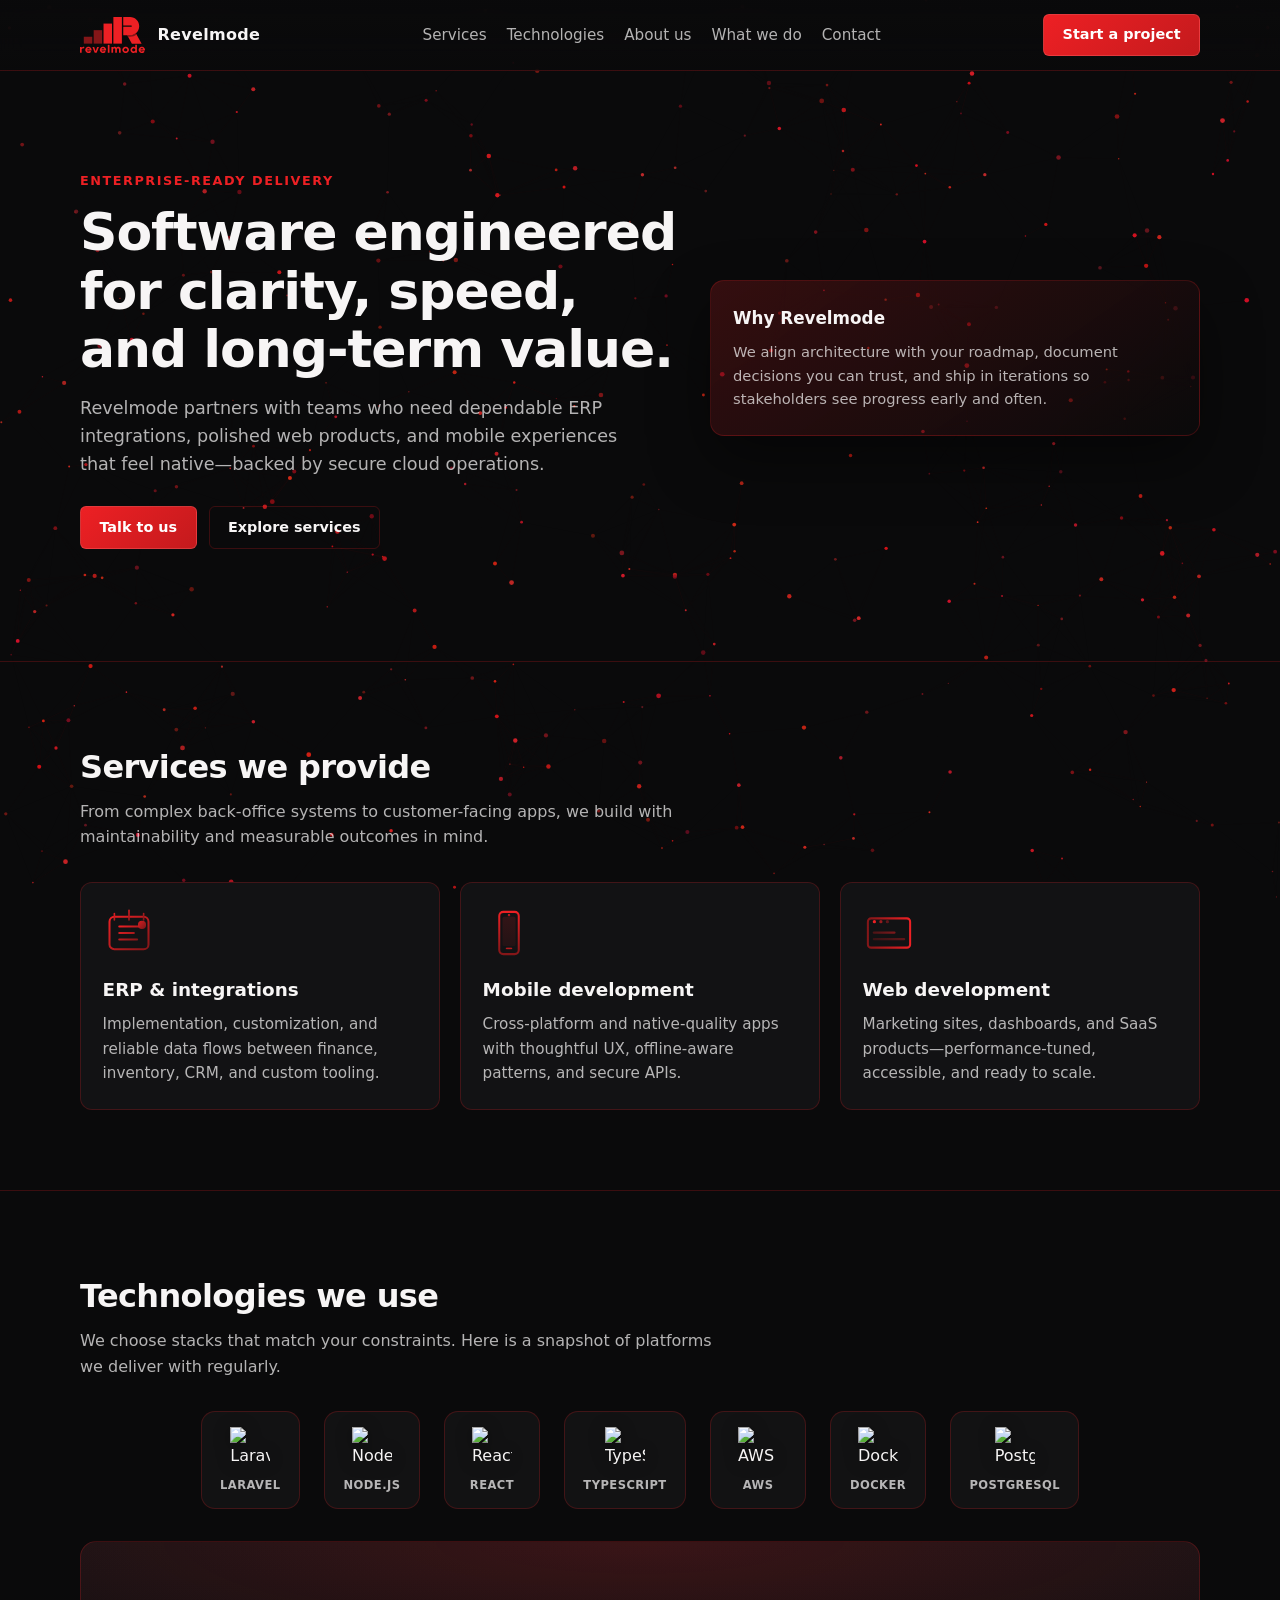
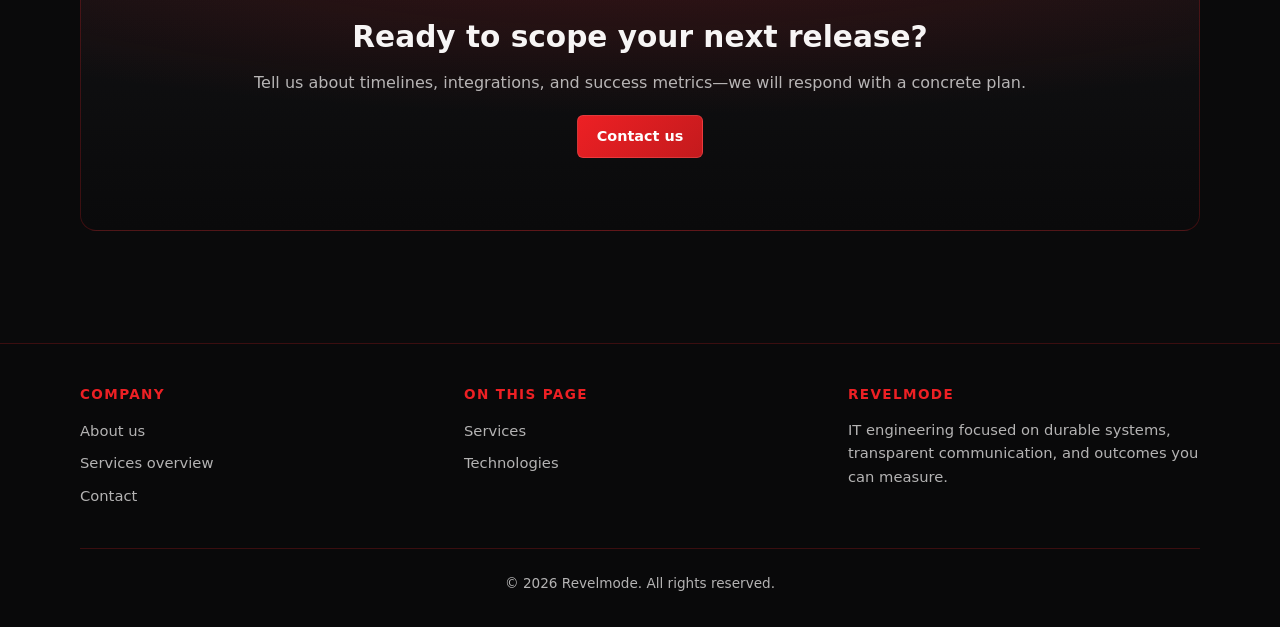
==== index.html @ 10d5552a "Initial commit" ====
<!DOCTYPE html>
<html lang="en">
<head>
  <meta charset="utf-8">
  <meta name="viewport" content="width=device-width, initial-scale=1">
  <title>Revelmode — IT solutions that scale with you</title>
  <meta name="description" content="Revelmode delivers ERP, web, and mobile engineering with modern cloud-native stacks.">
  <link rel="preconnect" href="https://cdn.jsdelivr.net" crossorigin>
  <link rel="stylesheet" href="assets/site.css">
</head>
<body>
  <canvas id="bg-canvas" aria-hidden="true"></canvas>

  <div class="page">
    <header class="site-header">
      <div class="wrap header-inner">
        <a class="brand" href="index.html">
          <img src="assets/logo.svg" width="120" height="66" alt="Revelmode">
          <span>Revelmode</span>
        </a>
        <nav aria-label="Primary">
          <ul class="nav-main">
            <li><a href="index.html#services">Services</a></li>
            <li><a href="index.html#technologies">Technologies</a></li>
            <li><a href="about.html">About us</a></li>
            <li><a href="services.html">What we do</a></li>
            <li><a href="contact.html">Contact</a></li>
          </ul>
        </nav>
        <a class="btn btn-primary" href="contact.html">Start a project</a>
      </div>
    </header>

    <main>
      <section class="hero">
        <div class="wrap hero-grid">
          <div>
            <span class="eyebrow">Enterprise-ready delivery</span>
            <h1>Software engineered for clarity, speed, and long-term value.</h1>
            <p class="hero-lead">
              Revelmode partners with teams who need dependable ERP integrations, polished web products,
              and mobile experiences that feel native—backed by secure cloud operations.
            </p>
            <div class="hero-actions">
              <a class="btn btn-primary" href="contact.html">Talk to us</a>
              <a class="btn btn-ghost" href="index.html#services">Explore services</a>
            </div>
          </div>
          <aside class="hero-card">
            <h2>Why Revelmode</h2>
            <p>
              We align architecture with your roadmap, document decisions you can trust,
              and ship in iterations so stakeholders see progress early and often.
            </p>
          </aside>
        </div>
      </section>

      <section id="services">
        <div class="wrap">
          <h2 class="section-title">Services we provide</h2>
          <p class="section-sub">
            From complex back-office systems to customer-facing apps, we build with maintainability
            and measurable outcomes in mind.
          </p>
          <div class="cards">
            <article class="card">
              <div class="card-icon"><img src="assets/icons/service-erp.svg" alt="" role="presentation"></div>
              <h3>ERP &amp; integrations</h3>
              <p>Implementation, customization, and reliable data flows between finance, inventory, CRM, and custom tooling.</p>
            </article>
            <article class="card">
              <div class="card-icon"><img src="assets/icons/service-mobile.svg" alt="" role="presentation"></div>
              <h3>Mobile development</h3>
              <p>Cross-platform and native-quality apps with thoughtful UX, offline-aware patterns, and secure APIs.</p>
            </article>
            <article class="card">
              <div class="card-icon"><img src="assets/icons/service-web.svg" alt="" role="presentation"></div>
              <h3>Web development</h3>
              <p>Marketing sites, dashboards, and SaaS products—performance-tuned, accessible, and ready to scale.</p>
            </article>
          </div>
        </div>
      </section>

      <section id="technologies">
        <div class="wrap">
          <h2 class="section-title">Technologies we use</h2>
          <p class="section-sub">
            We choose stacks that match your constraints. Here is a snapshot of platforms we deliver with regularly.
          </p>
          <div class="tech-row">
            <div class="tech-item">
              <img src="https://cdn.jsdelivr.net/npm/simple-icons@v11/icons/laravel.svg" alt="Laravel logo" width="40" height="40">
              <span>Laravel</span>
            </div>
            <div class="tech-item">
              <img src="https://cdn.jsdelivr.net/npm/simple-icons@v11/icons/nodedotjs.svg" alt="Node.js logo" width="40" height="40">
              <span>Node.js</span>
            </div>
            <div class="tech-item">
              <img src="https://cdn.jsdelivr.net/npm/simple-icons@v11/icons/react.svg" alt="React logo" width="40" height="40">
              <span>React</span>
            </div>
            <div class="tech-item">
              <img src="https://cdn.jsdelivr.net/npm/simple-icons@v11/icons/typescript.svg" alt="TypeScript logo" width="40" height="40">
              <span>TypeScript</span>
            </div>
            <div class="tech-item">
              <img src="https://cdn.jsdelivr.net/npm/simple-icons@v11/icons/amazonaws.svg" alt="AWS logo" width="40" height="40">
              <span>AWS</span>
            </div>
            <div class="tech-item">
              <img src="https://cdn.jsdelivr.net/npm/simple-icons@v11/icons/docker.svg" alt="Docker logo" width="40" height="40">
              <span>Docker</span>
            </div>
            <div class="tech-item">
              <img src="https://cdn.jsdelivr.net/npm/simple-icons@v11/icons/postgresql.svg" alt="PostgreSQL logo" width="40" height="40">
              <span>PostgreSQL</span>
            </div>
          </div>

          <div class="cta-band">
            <h2>Ready to scope your next release?</h2>
            <p>Tell us about timelines, integrations, and success metrics—we will respond with a concrete plan.</p>
            <a class="btn btn-primary" href="contact.html">Contact us</a>
          </div>
        </div>
      </section>
    </main>

    <footer class="site-footer">
      <div class="wrap footer-grid">
        <div>
          <h3>Company</h3>
          <ul>
            <li><a href="about.html">About us</a></li>
            <li><a href="services.html">Services overview</a></li>
            <li><a href="contact.html">Contact</a></li>
          </ul>
        </div>
        <div>
          <h3>On this page</h3>
          <ul>
            <li><a href="index.html#services">Services</a></li>
            <li><a href="index.html#technologies">Technologies</a></li>
          </ul>
        </div>
        <div>
          <h3>Revelmode</h3>
          <p style="margin:0;font-size:0.92rem;color:var(--muted);max-width:22rem;">
            IT engineering focused on durable systems, transparent communication, and outcomes you can measure.
          </p>
        </div>
      </div>
      <div class="wrap footer-bottom">
        © <span id="y"></span> Revelmode. All rights reserved.
      </div>
    </footer>
  </div>

  <script>
    document.getElementById("y").textContent = new Date().getFullYear();
  </script>
  <script src="assets/bg-canvas.js" defer></script>
</body>
</html>
---- assets/site.css ----
:root {
  --red: #ed2024;
  --red-dark: #841618;
  --black: #0a0a0b;
  --black-elevated: #121214;
  --white: #f7f5f5;
  --muted: rgba(247, 245, 245, 0.72);
  --line: rgba(237, 32, 36, 0.22);
}

*, *::before, *::after { box-sizing: border-box; }

html { scroll-behavior: smooth; }

body {
  margin: 0;
  min-height: 100vh;
  font-family: "Segoe UI", system-ui, -apple-system, BlinkMacSystemFont, sans-serif;
  color: var(--white);
  background: var(--black);
  line-height: 1.6;
}

#bg-canvas {
  position: fixed;
  inset: 0;
  z-index: 0;
  width: 100%;
  height: 100%;
  display: block;
  pointer-events: none;
}

.page {
  position: relative;
  z-index: 1;
  pointer-events: auto;
}

a { color: var(--red); text-decoration: none; }
a:hover { text-decoration: underline; }

.wrap {
  width: min(1120px, 92vw);
  margin-inline: auto;
}

.site-header {
  position: sticky;
  top: 0;
  z-index: 10;
  backdrop-filter: blur(14px);
  background: linear-gradient(180deg, rgba(10, 10, 11, 0.94), rgba(10, 10, 11, 0.72));
  border-bottom: 1px solid var(--line);
}

.header-inner {
  display: flex;
  align-items: center;
  justify-content: space-between;
  gap: 1.5rem;
  padding: 0.85rem 0;
}

.brand {
  display: flex;
  align-items: center;
  gap: 0.75rem;
  color: var(--white);
  font-weight: 700;
  letter-spacing: 0.02em;
  text-decoration: none;
}
.brand:hover { text-decoration: none; color: var(--white); }
.brand img { height: 36px; width: auto; display: block; }

.nav-main {
  display: flex;
  flex-wrap: wrap;
  align-items: center;
  gap: 0.25rem 1.25rem;
  list-style: none;
  margin: 0;
  padding: 0;
}

.nav-main a {
  color: var(--muted);
  font-size: 0.95rem;
  font-weight: 500;
  text-decoration: none;
}
.nav-main a:hover { color: var(--white); text-decoration: none; }

.btn {
  display: inline-flex;
  align-items: center;
  justify-content: center;
  padding: 0.55rem 1.15rem;
  border-radius: 6px;
  font-weight: 600;
  font-size: 0.9rem;
  border: 1px solid transparent;
  cursor: pointer;
  text-decoration: none;
  transition: background 0.2s, border-color 0.2s, color 0.2s;
}
.btn-primary {
  background: linear-gradient(135deg, var(--red), #c41a1d);
  color: #fff;
  border-color: rgba(255, 255, 255, 0.12);
}
.btn-primary:hover { filter: brightness(1.06); text-decoration: none; color: #fff; }
.btn-ghost {
  background: transparent;
  color: var(--white);
  border-color: var(--line);
}
.btn-ghost:hover {
  border-color: var(--red);
  color: var(--white);
  text-decoration: none;
}

.hero {
  padding: clamp(3rem, 10vw, 6rem) 0 clamp(4rem, 12vw, 7rem);
  border-top: none;
}

.hero-grid {
  display: grid;
  gap: 2rem;
  align-items: center;
}
@media (min-width: 880px) {
  .hero-grid { grid-template-columns: 1.1fr 0.9fr; }
}

.eyebrow {
  display: inline-block;
  font-size: 0.8rem;
  font-weight: 600;
  letter-spacing: 0.12em;
  text-transform: uppercase;
  color: var(--red);
  margin-bottom: 0.75rem;
}

h1 {
  font-size: clamp(2.1rem, 4.5vw, 3.25rem);
  line-height: 1.12;
  margin: 0 0 1rem;
  font-weight: 800;
  letter-spacing: -0.02em;
}

.hero-lead {
  font-size: 1.1rem;
  color: var(--muted);
  max-width: 36rem;
  margin: 0 0 1.75rem;
}

.hero-actions { display: flex; flex-wrap: wrap; gap: 0.75rem; }

.hero-card {
  background: linear-gradient(145deg, rgba(132, 22, 24, 0.35), rgba(10, 10, 11, 0.6));
  border: 1px solid var(--line);
  border-radius: 14px;
  padding: 1.5rem 1.35rem;
  box-shadow: 0 24px 60px rgba(0, 0, 0, 0.45);
}
.hero-card h2 {
  margin: 0 0 0.5rem;
  font-size: 1.05rem;
  font-weight: 700;
  color: var(--white);
}
.hero-card p { margin: 0; font-size: 0.92rem; color: var(--muted); }

section {
  padding: clamp(3rem, 8vw, 5rem) 0;
  border-top: 1px solid var(--line);
}

.section-title {
  font-size: clamp(1.6rem, 3vw, 2rem);
  margin: 0 0 0.35rem;
  font-weight: 800;
  letter-spacing: -0.02em;
}
.section-sub {
  margin: 0 0 2rem;
  color: var(--muted);
  max-width: 40rem;
}

.cards {
  display: grid;
  gap: 1.25rem;
  grid-template-columns: repeat(auto-fit, minmax(240px, 1fr));
}

.card {
  background: var(--black-elevated);
  border: 1px solid var(--line);
  border-radius: 12px;
  padding: 1.5rem 1.35rem;
  transition: border-color 0.2s, transform 0.2s;
}
.card:hover {
  border-color: rgba(237, 32, 36, 0.45);
  transform: translateY(-2px);
}

.card-icon {
  width: 52px;
  height: 52px;
  margin-bottom: 1rem;
}
.card-icon img { width: 100%; height: 100%; display: block; }

.card h3 {
  margin: 0 0 0.5rem;
  font-size: 1.15rem;
  font-weight: 700;
}
.card p {
  margin: 0;
  font-size: 0.95rem;
  color: var(--muted);
}

.tech-row {
  display: flex;
  flex-wrap: wrap;
  align-items: stretch;
  justify-content: center;
  gap: 1rem 1.5rem;
}

.tech-item {
  display: flex;
  flex-direction: column;
  align-items: center;
  justify-content: center;
  gap: 0.55rem;
  min-width: 96px;
  padding: 0.9rem 1.15rem;
  background: rgba(255, 255, 255, 0.035);
  border: 1px solid var(--line);
  border-radius: 14px;
}

.tech-item img {
  height: 40px;
  width: auto;
  max-width: 120px;
  object-fit: contain;
  filter: drop-shadow(0 2px 8px rgba(0, 0, 0, 0.4));
}

.tech-item span {
  font-size: 0.72rem;
  font-weight: 600;
  color: var(--muted);
  letter-spacing: 0.04em;
  text-transform: uppercase;
}

.cta-band {
  text-align: center;
  padding: clamp(3rem, 8vw, 4.5rem) 1.5rem;
  background: radial-gradient(ellipse 80% 60% at 50% 0%, rgba(237, 32, 36, 0.18), transparent),
    linear-gradient(180deg, var(--black-elevated), var(--black));
  border: 1px solid var(--line);
  border-radius: 16px;
  margin: 2rem 0 0;
}
.cta-band h2 { margin: 0 0 0.5rem; font-size: clamp(1.4rem, 3vw, 1.85rem); }
.cta-band p { margin: 0 0 1.25rem; color: var(--muted); }

.site-footer {
  border-top: 1px solid var(--line);
  padding: 2.5rem 0 2rem;
  margin-top: 2rem;
  background: rgba(10, 10, 11, 0.85);
}

.footer-grid {
  display: grid;
  gap: 2rem;
  grid-template-columns: repeat(auto-fit, minmax(180px, 1fr));
}

.site-footer h3 {
  margin: 0 0 0.75rem;
  font-size: 0.85rem;
  text-transform: uppercase;
  letter-spacing: 0.1em;
  color: var(--red);
}

.site-footer ul {
  list-style: none;
  margin: 0;
  padding: 0;
}
.site-footer li { margin-bottom: 0.45rem; }
.site-footer a { color: var(--muted); font-size: 0.92rem; }
.site-footer a:hover { color: var(--white); }

.footer-bottom {
  margin-top: 2rem;
  padding-top: 1.5rem;
  border-top: 1px solid var(--line);
  font-size: 0.85rem;
  color: var(--muted);
  text-align: center;
}

.main-simple {
  padding: clamp(2.5rem, 8vw, 4rem) 0 clamp(4rem, 12vw, 6rem);
}
.main-simple h1 {
  font-size: clamp(1.75rem, 4vw, 2.35rem);
  margin: 0 0 1rem;
  font-weight: 800;
  letter-spacing: -0.02em;
}
.main-simple .lead {
  font-size: 1.05rem;
  color: var(--muted);
  max-width: 42rem;
  margin: 0 0 1.25rem;
}
.contact-grid {
  display: grid;
  gap: 1rem;
  max-width: 28rem;
  margin-top: 1.5rem;
}
.contact-grid a {
  display: block;
  padding: 1rem 1.15rem;
  border-radius: 10px;
  border: 1px solid var(--line);
  background: var(--black-elevated);
  color: var(--white);
  font-weight: 600;
}
.contact-grid a:hover {
  border-color: rgba(237, 32, 36, 0.5);
  text-decoration: none;
}

@media (max-width: 720px) {
  .header-inner { flex-wrap: wrap; }
  .nav-main { width: 100%; justify-content: center; }
}
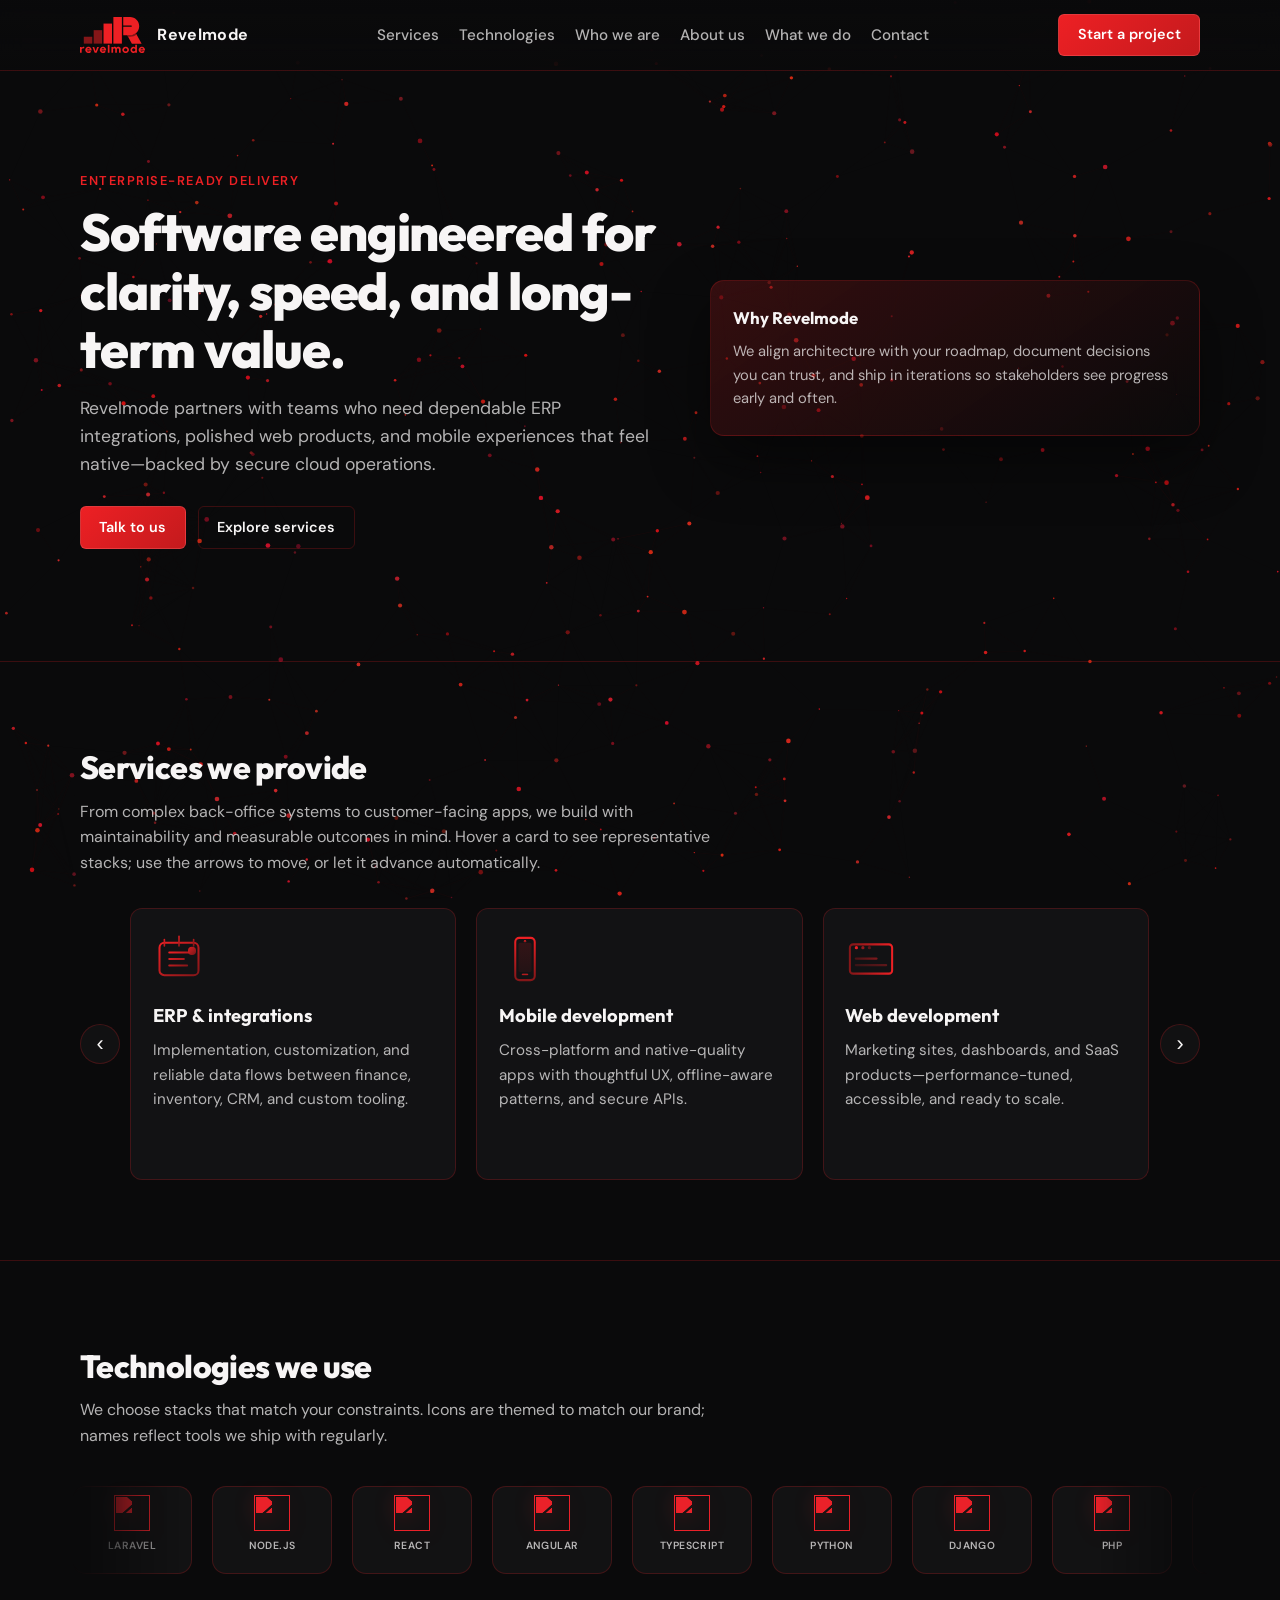
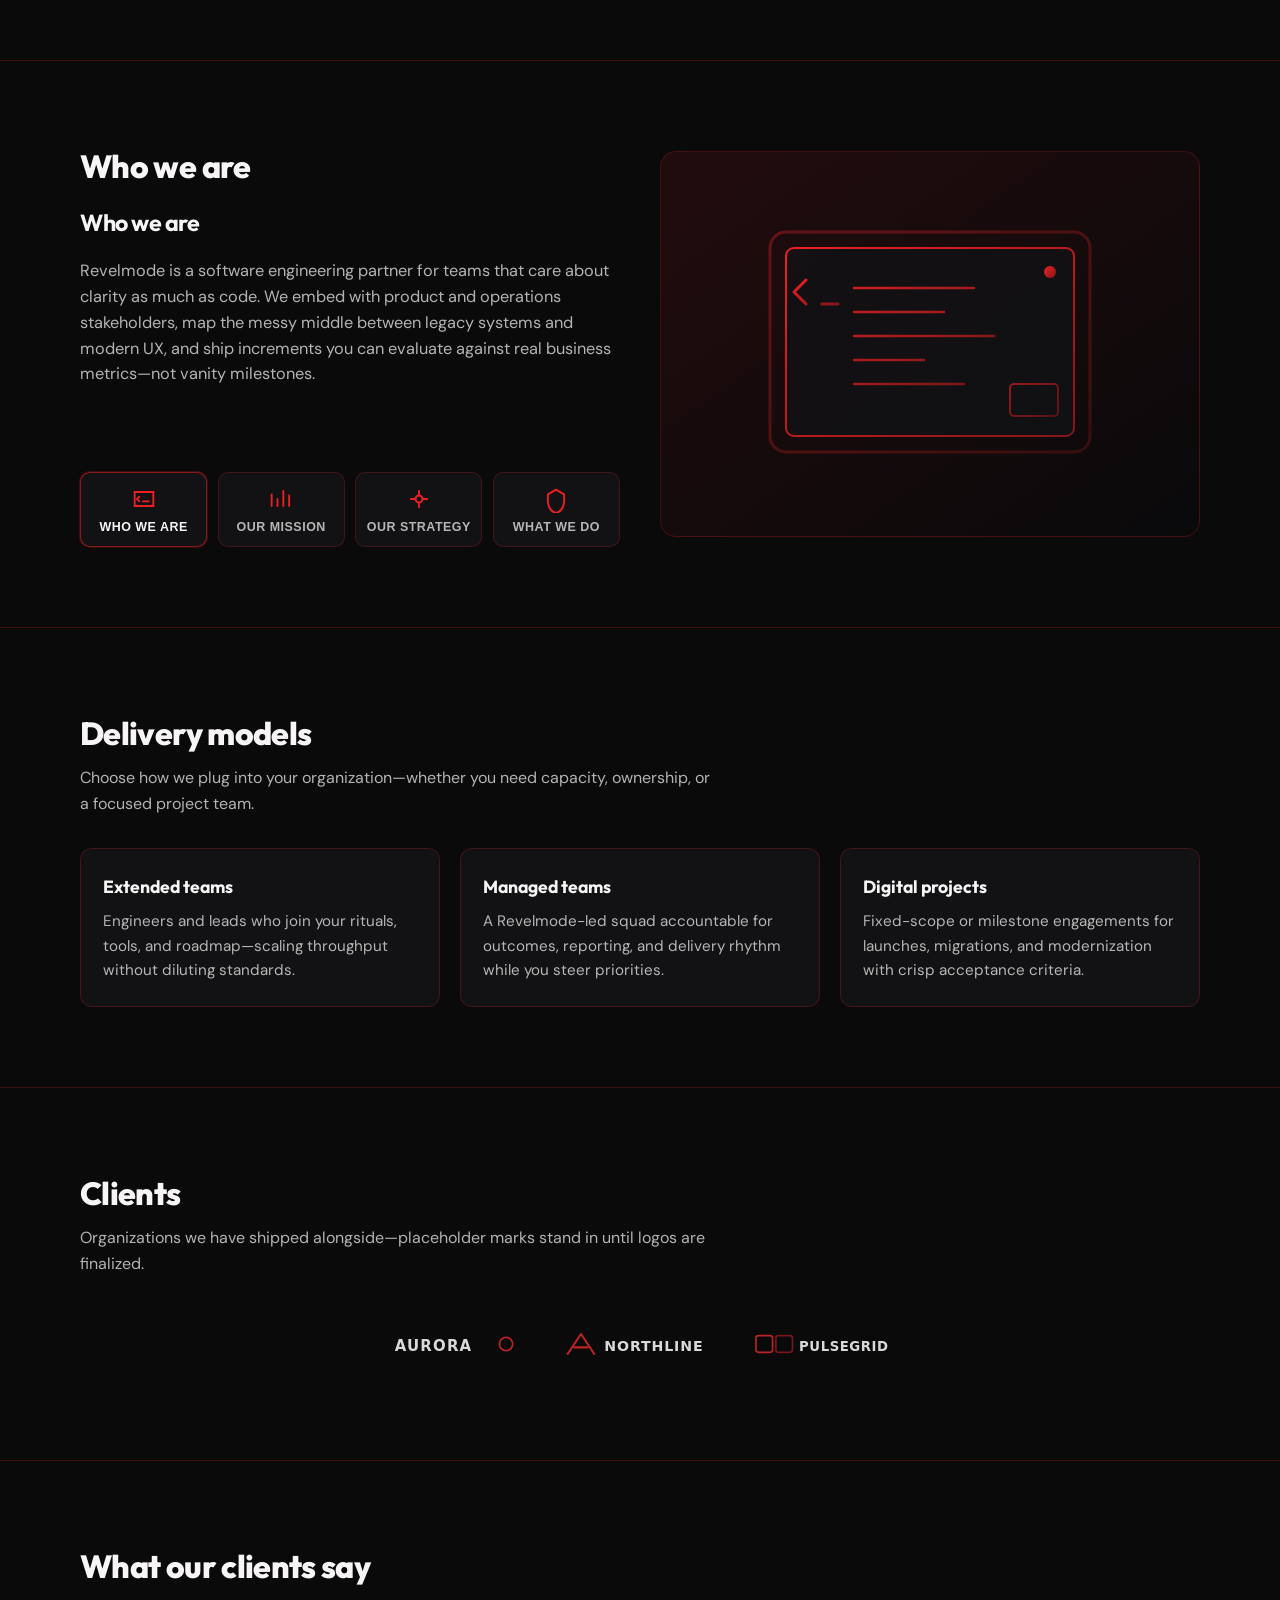
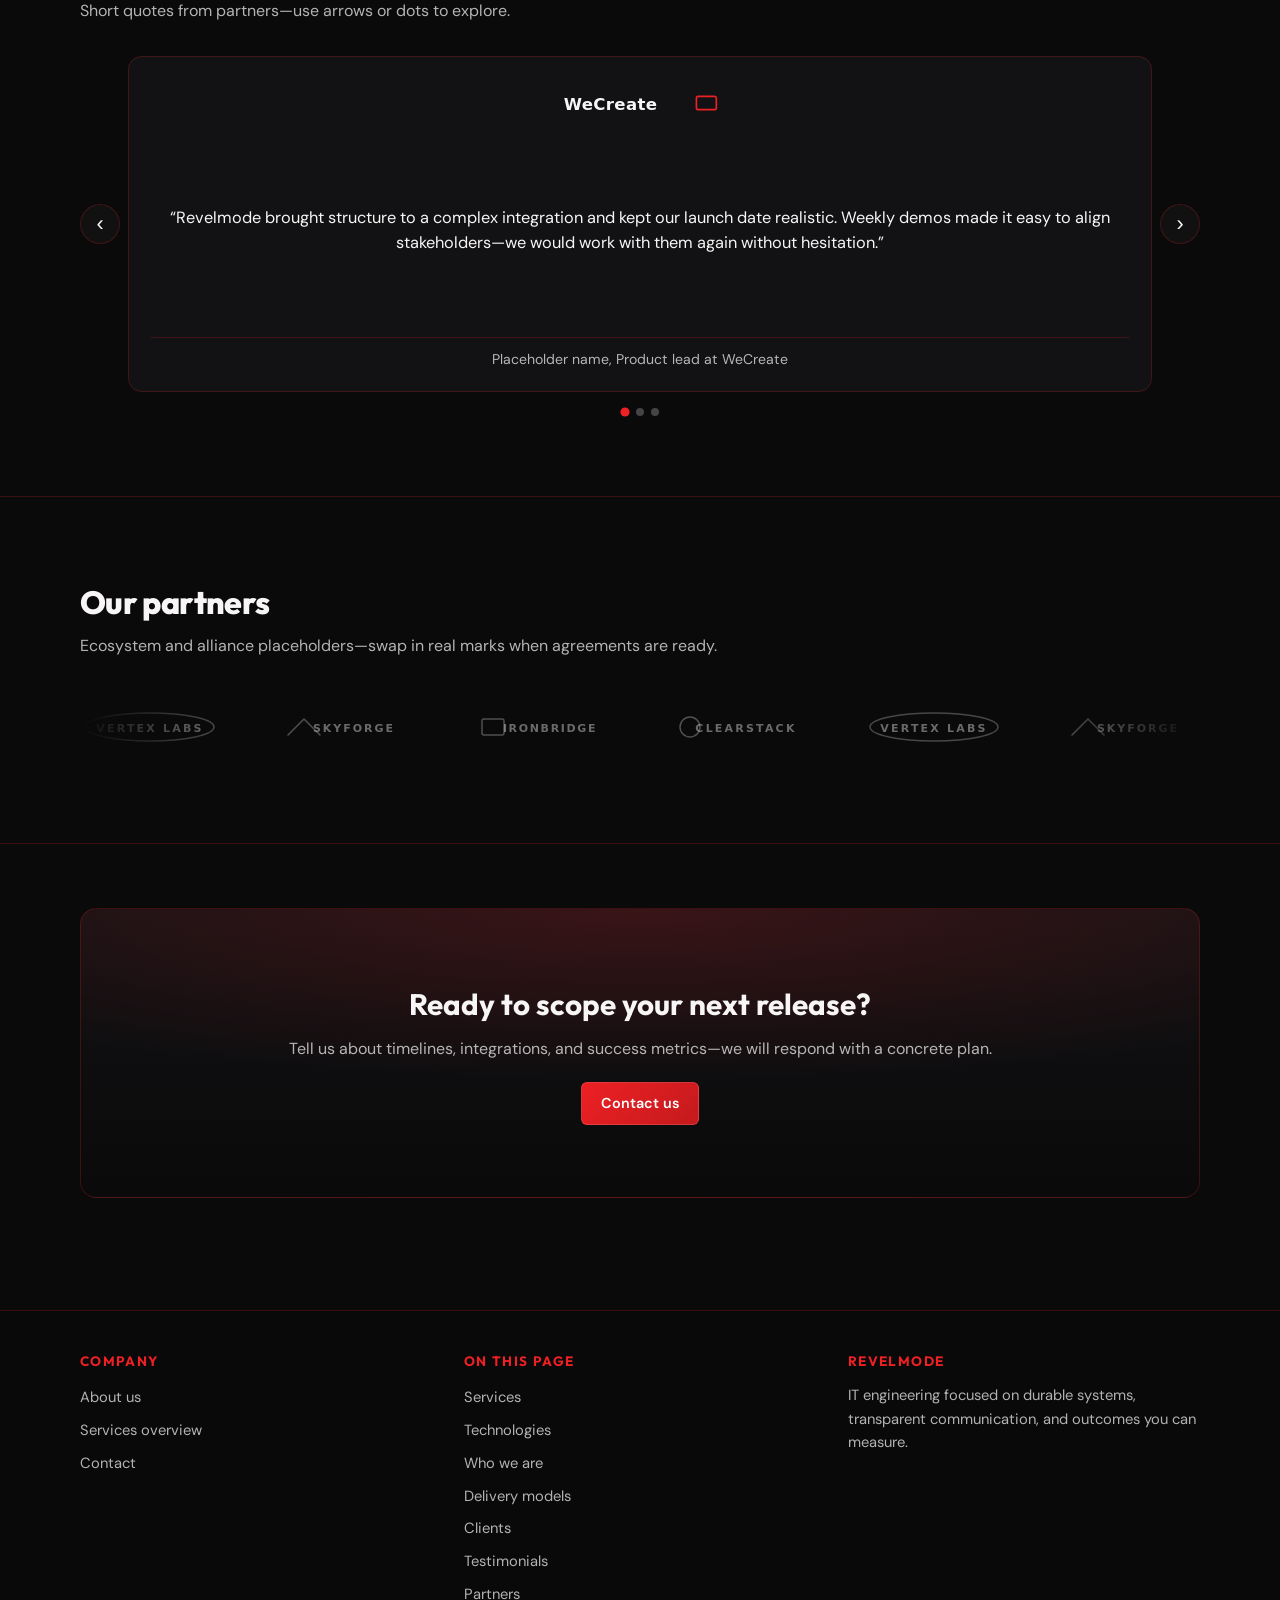
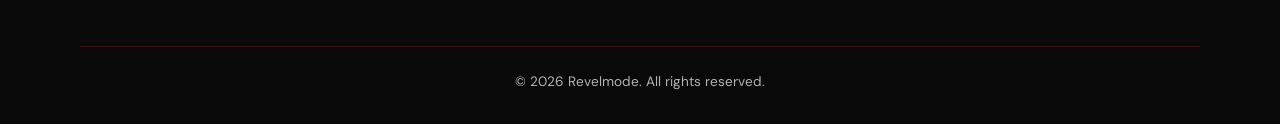
==== commit 35115eee: "landing page updates" ====
--- a/index.html
+++ b/index.html
@@ -5,6 +5,9 @@
   <meta name="viewport" content="width=device-width, initial-scale=1">
   <title>Revelmode — IT solutions that scale with you</title>
   <meta name="description" content="Revelmode delivers ERP, web, and mobile engineering with modern cloud-native stacks.">
+  <link rel="preconnect" href="https://fonts.googleapis.com">
+  <link rel="preconnect" href="https://fonts.gstatic.com" crossorigin>
+  <link href="https://fonts.googleapis.com/css2?family=DM+Sans:ital,opsz,wght@0,9..40,400..700;1,9..40,400..700&family=Outfit:wght@500..800&display=swap" rel="stylesheet">
   <link rel="preconnect" href="https://cdn.jsdelivr.net" crossorigin>
   <link rel="stylesheet" href="assets/site.css">
 </head>
@@ -22,6 +25,7 @@
           <ul class="nav-main">
             <li><a href="index.html#services">Services</a></li>
             <li><a href="index.html#technologies">Technologies</a></li>
+            <li><a href="index.html#who-we-are">Who we are</a></li>
             <li><a href="about.html">About us</a></li>
             <li><a href="services.html">What we do</a></li>
             <li><a href="contact.html">Contact</a></li>
@@ -61,24 +65,114 @@
           <h2 class="section-title">Services we provide</h2>
           <p class="section-sub">
             From complex back-office systems to customer-facing apps, we build with maintainability
-            and measurable outcomes in mind.
+            and measurable outcomes in mind. Hover a card to see representative stacks; use the arrows to move, or let it advance automatically.
           </p>
-          <div class="cards">
-            <article class="card">
-              <div class="card-icon"><img src="assets/icons/service-erp.svg" alt="" role="presentation"></div>
-              <h3>ERP &amp; integrations</h3>
-              <p>Implementation, customization, and reliable data flows between finance, inventory, CRM, and custom tooling.</p>
-            </article>
-            <article class="card">
-              <div class="card-icon"><img src="assets/icons/service-mobile.svg" alt="" role="presentation"></div>
-              <h3>Mobile development</h3>
-              <p>Cross-platform and native-quality apps with thoughtful UX, offline-aware patterns, and secure APIs.</p>
-            </article>
-            <article class="card">
-              <div class="card-icon"><img src="assets/icons/service-web.svg" alt="" role="presentation"></div>
-              <h3>Web development</h3>
-              <p>Marketing sites, dashboards, and SaaS products—performance-tuned, accessible, and ready to scale.</p>
-            </article>
+          <div class="services-carousel" data-services-carousel aria-label="Services carousel">
+            <button type="button" class="services-btn services-btn-prev" data-services-prev aria-label="Previous services">
+              <span aria-hidden="true">‹</span>
+            </button>
+            <div class="services-viewport">
+              <div class="services-track" data-services-track>
+              <article class="card card-service">
+                <div class="card-icon"><img src="assets/icons/service-erp.svg" alt="" role="presentation"></div>
+                <h3>ERP &amp; integrations</h3>
+                <p>Implementation, customization, and reliable data flows between finance, inventory, CRM, and custom tooling.</p>
+                <div class="card-stack" aria-hidden="true">
+                  <p class="card-stack-title">Technology stack</p>
+                  <ul class="card-stack-logos">
+                    <li><img class="tech-logo-tint" src="https://cdn.jsdelivr.net/npm/simple-icons@v11/icons/react.svg" width="28" height="28" alt=""></li>
+                    <li><img class="tech-logo-tint" src="https://cdn.jsdelivr.net/npm/simple-icons@v11/icons/angular.svg" width="28" height="28" alt=""></li>
+                    <li><img class="tech-logo-tint" src="https://cdn.jsdelivr.net/npm/simple-icons@v11/icons/php.svg" width="28" height="28" alt=""></li>
+                    <li><img class="tech-logo-tint" src="https://cdn.jsdelivr.net/npm/simple-icons@v11/icons/django.svg" width="28" height="28" alt=""></li>
+                    <li><img class="tech-logo-tint" src="https://cdn.jsdelivr.net/npm/simple-icons@v11/icons/laravel.svg" width="28" height="28" alt=""></li>
+                    <li><img class="tech-logo-tint" src="https://cdn.jsdelivr.net/npm/simple-icons@v11/icons/python.svg" width="28" height="28" alt=""></li>
+                  </ul>
+                </div>
+              </article>
+              <article class="card card-service">
+                <div class="card-icon"><img src="assets/icons/service-mobile.svg" alt="" role="presentation"></div>
+                <h3>Mobile development</h3>
+                <p>Cross-platform and native-quality apps with thoughtful UX, offline-aware patterns, and secure APIs.</p>
+                <div class="card-stack" aria-hidden="true">
+                  <p class="card-stack-title">Technology stack</p>
+                  <ul class="card-stack-logos">
+                    <li><img class="tech-logo-tint" src="https://cdn.jsdelivr.net/npm/simple-icons@v11/icons/react.svg" width="28" height="28" alt=""></li>
+                    <li><img class="tech-logo-tint" src="https://cdn.jsdelivr.net/npm/simple-icons@v11/icons/flutter.svg" width="28" height="28" alt=""></li>
+                    <li><img class="tech-logo-tint" src="https://cdn.jsdelivr.net/npm/simple-icons@v11/icons/kotlin.svg" width="28" height="28" alt=""></li>
+                    <li><img class="tech-logo-tint" src="https://cdn.jsdelivr.net/npm/simple-icons@v11/icons/swift.svg" width="28" height="28" alt=""></li>
+                    <li><img class="tech-logo-tint" src="https://cdn.jsdelivr.net/npm/simple-icons@v11/icons/androidstudio.svg" width="28" height="28" alt=""></li>
+                    <li><img class="tech-logo-tint" src="https://cdn.jsdelivr.net/npm/simple-icons@v11/icons/dart.svg" width="28" height="28" alt=""></li>
+                  </ul>
+                </div>
+              </article>
+              <article class="card card-service">
+                <div class="card-icon"><img src="assets/icons/service-web.svg" alt="" role="presentation"></div>
+                <h3>Web development</h3>
+                <p>Marketing sites, dashboards, and SaaS products—performance-tuned, accessible, and ready to scale.</p>
+                <div class="card-stack" aria-hidden="true">
+                  <p class="card-stack-title">Technology stack</p>
+                  <ul class="card-stack-logos">
+                    <li><img class="tech-logo-tint" src="https://cdn.jsdelivr.net/npm/simple-icons@v11/icons/react.svg" width="28" height="28" alt=""></li>
+                    <li><img class="tech-logo-tint" src="https://cdn.jsdelivr.net/npm/simple-icons@v11/icons/vuedotjs.svg" width="28" height="28" alt=""></li>
+                    <li><img class="tech-logo-tint" src="https://cdn.jsdelivr.net/npm/simple-icons@v11/icons/typescript.svg" width="28" height="28" alt=""></li>
+                    <li><img class="tech-logo-tint" src="https://cdn.jsdelivr.net/npm/simple-icons@v11/icons/nodedotjs.svg" width="28" height="28" alt=""></li>
+                    <li><img class="tech-logo-tint" src="https://cdn.jsdelivr.net/npm/simple-icons@v11/icons/tailwindcss.svg" width="28" height="28" alt=""></li>
+                    <li><img class="tech-logo-tint" src="https://cdn.jsdelivr.net/npm/simple-icons@v11/icons/graphql.svg" width="28" height="28" alt=""></li>
+                  </ul>
+                </div>
+              </article>
+              <article class="card card-service">
+                <div class="card-icon"><img src="assets/icons/service-uiux.svg" alt="" role="presentation"></div>
+                <h3>UI / UX design</h3>
+                <p>Research-backed flows, design systems, and prototypes that translate cleanly into engineering handoff.</p>
+                <div class="card-stack" aria-hidden="true">
+                  <p class="card-stack-title">Technology stack</p>
+                  <ul class="card-stack-logos">
+                    <li><img class="tech-logo-tint" src="https://cdn.jsdelivr.net/npm/simple-icons@v11/icons/figma.svg" width="28" height="28" alt=""></li>
+                    <li><img class="tech-logo-tint" src="https://cdn.jsdelivr.net/npm/simple-icons@v11/icons/sketch.svg" width="28" height="28" alt=""></li>
+                    <li><img class="tech-logo-tint" src="https://cdn.jsdelivr.net/npm/simple-icons@v11/icons/framer.svg" width="28" height="28" alt=""></li>
+                    <li><img class="tech-logo-tint" src="https://cdn.jsdelivr.net/npm/simple-icons@v11/icons/invision.svg" width="28" height="28" alt=""></li>
+                    <li><img class="tech-logo-tint" src="https://cdn.jsdelivr.net/npm/simple-icons@v11/icons/adobexd.svg" width="28" height="28" alt=""></li>
+                    <li><img class="tech-logo-tint" src="https://cdn.jsdelivr.net/npm/simple-icons@v11/icons/miro.svg" width="28" height="28" alt=""></li>
+                  </ul>
+                </div>
+              </article>
+              <article class="card card-service">
+                <div class="card-icon"><img src="assets/icons/service-devops.svg" alt="" role="presentation"></div>
+                <h3>DevOps &amp; QA</h3>
+                <p>Pipelines, observability, and test automation so releases stay predictable as complexity grows.</p>
+                <div class="card-stack" aria-hidden="true">
+                  <p class="card-stack-title">Technology stack</p>
+                  <ul class="card-stack-logos">
+                    <li><img class="tech-logo-tint" src="https://cdn.jsdelivr.net/npm/simple-icons@v11/icons/docker.svg" width="28" height="28" alt=""></li>
+                    <li><img class="tech-logo-tint" src="https://cdn.jsdelivr.net/npm/simple-icons@v11/icons/kubernetes.svg" width="28" height="28" alt=""></li>
+                    <li><img class="tech-logo-tint" src="https://cdn.jsdelivr.net/npm/simple-icons@v11/icons/githubactions.svg" width="28" height="28" alt=""></li>
+                    <li><img class="tech-logo-tint" src="https://cdn.jsdelivr.net/npm/simple-icons@v11/icons/terraform.svg" width="28" height="28" alt=""></li>
+                    <li><img class="tech-logo-tint" src="https://cdn.jsdelivr.net/npm/simple-icons@v11/icons/ansible.svg" width="28" height="28" alt=""></li>
+                    <li><img class="tech-logo-tint" src="https://cdn.jsdelivr.net/npm/simple-icons@v11/icons/jenkins.svg" width="28" height="28" alt=""></li>
+                    <li><img class="tech-logo-tint" src="https://cdn.jsdelivr.net/npm/simple-icons@v11/icons/playwright.svg" width="28" height="28" alt=""></li>
+                  </ul>
+                </div>
+              </article>
+              <article class="card card-service">
+                <div class="card-icon"><img src="assets/icons/service-game.svg" alt="" role="presentation"></div>
+                <h3>Game development</h3>
+                <p>Interactive experiences and prototypes—from gameplay loops to polished UI—when product storytelling needs a playful edge.</p>
+                <div class="card-stack" aria-hidden="true">
+                  <p class="card-stack-title">Technology stack</p>
+                  <ul class="card-stack-logos">
+                    <li><img class="tech-logo-tint" src="https://cdn.jsdelivr.net/npm/simple-icons@v11/icons/unity.svg" width="28" height="28" alt=""></li>
+                    <li><img class="tech-logo-tint" src="https://cdn.jsdelivr.net/npm/simple-icons@v11/icons/csharp.svg" width="28" height="28" alt=""></li>
+                    <li><img class="tech-logo-tint" src="https://cdn.jsdelivr.net/npm/simple-icons@v11/icons/godotengine.svg" width="28" height="28" alt=""></li>
+                    <li><img class="tech-logo-tint" src="https://cdn.jsdelivr.net/npm/simple-icons@v11/icons/blender.svg" width="28" height="28" alt=""></li>
+                  </ul>
+                </div>
+              </article>
+              </div>
+            </div>
+            <button type="button" class="services-btn services-btn-next" data-services-next aria-label="Next services">
+              <span aria-hidden="true">›</span>
+            </button>
           </div>
         </div>
       </section>
@@ -87,39 +181,233 @@
         <div class="wrap">
           <h2 class="section-title">Technologies we use</h2>
           <p class="section-sub">
-            We choose stacks that match your constraints. Here is a snapshot of platforms we deliver with regularly.
+            We choose stacks that match your constraints. Icons are themed to match our brand; names reflect tools we ship with regularly.
           </p>
-          <div class="tech-row">
-            <div class="tech-item">
-              <img src="https://cdn.jsdelivr.net/npm/simple-icons@v11/icons/laravel.svg" alt="Laravel logo" width="40" height="40">
-              <span>Laravel</span>
-            </div>
-            <div class="tech-item">
-              <img src="https://cdn.jsdelivr.net/npm/simple-icons@v11/icons/nodedotjs.svg" alt="Node.js logo" width="40" height="40">
-              <span>Node.js</span>
-            </div>
-            <div class="tech-item">
-              <img src="https://cdn.jsdelivr.net/npm/simple-icons@v11/icons/react.svg" alt="React logo" width="40" height="40">
-              <span>React</span>
-            </div>
-            <div class="tech-item">
-              <img src="https://cdn.jsdelivr.net/npm/simple-icons@v11/icons/typescript.svg" alt="TypeScript logo" width="40" height="40">
-              <span>TypeScript</span>
-            </div>
-            <div class="tech-item">
-              <img src="https://cdn.jsdelivr.net/npm/simple-icons@v11/icons/amazonaws.svg" alt="AWS logo" width="40" height="40">
-              <span>AWS</span>
-            </div>
-            <div class="tech-item">
-              <img src="https://cdn.jsdelivr.net/npm/simple-icons@v11/icons/docker.svg" alt="Docker logo" width="40" height="40">
-              <span>Docker</span>
-            </div>
-            <div class="tech-item">
-              <img src="https://cdn.jsdelivr.net/npm/simple-icons@v11/icons/postgresql.svg" alt="PostgreSQL logo" width="40" height="40">
-              <span>PostgreSQL</span>
-            </div>
-          </div>
-
+          <div class="tech-marquee" role="presentation" aria-hidden="true">
+            <div class="tech-marquee-track">
+              <div class="tech-item"><img class="tech-logo-tint" src="https://cdn.jsdelivr.net/npm/simple-icons@v11/icons/laravel.svg" alt="" width="40" height="40"><span>Laravel</span></div>
+              <div class="tech-item"><img class="tech-logo-tint" src="https://cdn.jsdelivr.net/npm/simple-icons@v11/icons/nodedotjs.svg" alt="" width="40" height="40"><span>Node.js</span></div>
+              <div class="tech-item"><img class="tech-logo-tint" src="https://cdn.jsdelivr.net/npm/simple-icons@v11/icons/react.svg" alt="" width="40" height="40"><span>React</span></div>
+              <div class="tech-item"><img class="tech-logo-tint" src="https://cdn.jsdelivr.net/npm/simple-icons@v11/icons/angular.svg" alt="" width="40" height="40"><span>Angular</span></div>
+              <div class="tech-item"><img class="tech-logo-tint" src="https://cdn.jsdelivr.net/npm/simple-icons@v11/icons/typescript.svg" alt="" width="40" height="40"><span>TypeScript</span></div>
+              <div class="tech-item"><img class="tech-logo-tint" src="https://cdn.jsdelivr.net/npm/simple-icons@v11/icons/python.svg" alt="" width="40" height="40"><span>Python</span></div>
+              <div class="tech-item"><img class="tech-logo-tint" src="https://cdn.jsdelivr.net/npm/simple-icons@v11/icons/django.svg" alt="" width="40" height="40"><span>Django</span></div>
+              <div class="tech-item"><img class="tech-logo-tint" src="https://cdn.jsdelivr.net/npm/simple-icons@v11/icons/php.svg" alt="" width="40" height="40"><span>PHP</span></div>
+              <div class="tech-item"><img class="tech-logo-tint" src="https://cdn.jsdelivr.net/npm/simple-icons@v11/icons/amazonaws.svg" alt="" width="40" height="40"><span>AWS</span></div>
+              <div class="tech-item"><img class="tech-logo-tint" src="https://cdn.jsdelivr.net/npm/simple-icons@v11/icons/docker.svg" alt="" width="40" height="40"><span>Docker</span></div>
+              <div class="tech-item"><img class="tech-logo-tint" src="https://cdn.jsdelivr.net/npm/simple-icons@v11/icons/kubernetes.svg" alt="" width="40" height="40"><span>Kubernetes</span></div>
+              <div class="tech-item"><img class="tech-logo-tint" src="https://cdn.jsdelivr.net/npm/simple-icons@v11/icons/postgresql.svg" alt="" width="40" height="40"><span>PostgreSQL</span></div>
+              <div class="tech-item"><img class="tech-logo-tint" src="https://cdn.jsdelivr.net/npm/simple-icons@v11/icons/redis.svg" alt="" width="40" height="40"><span>Redis</span></div>
+              <div class="tech-item"><img class="tech-logo-tint" src="https://cdn.jsdelivr.net/npm/simple-icons@v11/icons/androidstudio.svg" alt="" width="40" height="40"><span>Android Studio</span></div>
+              <div class="tech-item"><img class="tech-logo-tint" src="https://cdn.jsdelivr.net/npm/simple-icons@v11/icons/flutter.svg" alt="" width="40" height="40"><span>Flutter</span></div>
+              <div class="tech-item"><img class="tech-logo-tint" src="https://cdn.jsdelivr.net/npm/simple-icons@v11/icons/unity.svg" alt="" width="40" height="40"><span>Unity</span></div>
+              <div class="tech-item"><img class="tech-logo-tint" src="https://cdn.jsdelivr.net/npm/simple-icons@v11/icons/googlecloud.svg" alt="" width="40" height="40"><span>Google Cloud</span></div>
+              <div class="tech-item"><img class="tech-logo-tint" src="https://cdn.jsdelivr.net/npm/simple-icons@v11/icons/microsoft.svg" alt="" width="40" height="40"><span>Microsoft</span></div>
+              <div class="tech-item"><img class="tech-logo-tint" src="https://cdn.jsdelivr.net/npm/simple-icons@v11/icons/figma.svg" alt="" width="40" height="40"><span>Figma</span></div>
+              <div class="tech-item"><img class="tech-logo-tint" src="https://cdn.jsdelivr.net/npm/simple-icons@v11/icons/githubactions.svg" alt="" width="40" height="40"><span>GitHub Actions</span></div>
+              <div class="tech-item"><img class="tech-logo-tint" src="https://cdn.jsdelivr.net/npm/simple-icons@v11/icons/terraform.svg" alt="" width="40" height="40"><span>Terraform</span></div>
+              <div class="tech-item"><img class="tech-logo-tint" src="https://cdn.jsdelivr.net/npm/simple-icons@v11/icons/ansible.svg" alt="" width="40" height="40"><span>Ansible</span></div>
+              <div class="tech-item"><img class="tech-logo-tint" src="https://cdn.jsdelivr.net/npm/simple-icons@v11/icons/nginx.svg" alt="" width="40" height="40"><span>Nginx</span></div>
+              <div class="tech-item"><img class="tech-logo-tint" src="https://cdn.jsdelivr.net/npm/simple-icons@v11/icons/graphql.svg" alt="" width="40" height="40"><span>GraphQL</span></div>
+              <div class="tech-item"><img class="tech-logo-tint" src="https://cdn.jsdelivr.net/npm/simple-icons@v11/icons/vuedotjs.svg" alt="" width="40" height="40"><span>Vue.js</span></div>
+              <div class="tech-item"><img class="tech-logo-tint" src="https://cdn.jsdelivr.net/npm/simple-icons@v11/icons/gitlab.svg" alt="" width="40" height="40"><span>GitLab</span></div>
+              <div class="tech-item"><img class="tech-logo-tint" src="https://cdn.jsdelivr.net/npm/simple-icons@v11/icons/jest.svg" alt="" width="40" height="40"><span>Jest</span></div>
+              <div class="tech-item"><img class="tech-logo-tint" src="https://cdn.jsdelivr.net/npm/simple-icons@v11/icons/laravel.svg" alt="" width="40" height="40"><span>Laravel</span></div>
+              <div class="tech-item"><img class="tech-logo-tint" src="https://cdn.jsdelivr.net/npm/simple-icons@v11/icons/nodedotjs.svg" alt="" width="40" height="40"><span>Node.js</span></div>
+              <div class="tech-item"><img class="tech-logo-tint" src="https://cdn.jsdelivr.net/npm/simple-icons@v11/icons/react.svg" alt="" width="40" height="40"><span>React</span></div>
+              <div class="tech-item"><img class="tech-logo-tint" src="https://cdn.jsdelivr.net/npm/simple-icons@v11/icons/angular.svg" alt="" width="40" height="40"><span>Angular</span></div>
+              <div class="tech-item"><img class="tech-logo-tint" src="https://cdn.jsdelivr.net/npm/simple-icons@v11/icons/typescript.svg" alt="" width="40" height="40"><span>TypeScript</span></div>
+              <div class="tech-item"><img class="tech-logo-tint" src="https://cdn.jsdelivr.net/npm/simple-icons@v11/icons/python.svg" alt="" width="40" height="40"><span>Python</span></div>
+              <div class="tech-item"><img class="tech-logo-tint" src="https://cdn.jsdelivr.net/npm/simple-icons@v11/icons/django.svg" alt="" width="40" height="40"><span>Django</span></div>
+              <div class="tech-item"><img class="tech-logo-tint" src="https://cdn.jsdelivr.net/npm/simple-icons@v11/icons/php.svg" alt="" width="40" height="40"><span>PHP</span></div>
+              <div class="tech-item"><img class="tech-logo-tint" src="https://cdn.jsdelivr.net/npm/simple-icons@v11/icons/amazonaws.svg" alt="" width="40" height="40"><span>AWS</span></div>
+              <div class="tech-item"><img class="tech-logo-tint" src="https://cdn.jsdelivr.net/npm/simple-icons@v11/icons/docker.svg" alt="" width="40" height="40"><span>Docker</span></div>
+              <div class="tech-item"><img class="tech-logo-tint" src="https://cdn.jsdelivr.net/npm/simple-icons@v11/icons/kubernetes.svg" alt="" width="40" height="40"><span>Kubernetes</span></div>
+              <div class="tech-item"><img class="tech-logo-tint" src="https://cdn.jsdelivr.net/npm/simple-icons@v11/icons/postgresql.svg" alt="" width="40" height="40"><span>PostgreSQL</span></div>
+              <div class="tech-item"><img class="tech-logo-tint" src="https://cdn.jsdelivr.net/npm/simple-icons@v11/icons/redis.svg" alt="" width="40" height="40"><span>Redis</span></div>
+              <div class="tech-item"><img class="tech-logo-tint" src="https://cdn.jsdelivr.net/npm/simple-icons@v11/icons/androidstudio.svg" alt="" width="40" height="40"><span>Android Studio</span></div>
+              <div class="tech-item"><img class="tech-logo-tint" src="https://cdn.jsdelivr.net/npm/simple-icons@v11/icons/flutter.svg" alt="" width="40" height="40"><span>Flutter</span></div>
+              <div class="tech-item"><img class="tech-logo-tint" src="https://cdn.jsdelivr.net/npm/simple-icons@v11/icons/unity.svg" alt="" width="40" height="40"><span>Unity</span></div>
+              <div class="tech-item"><img class="tech-logo-tint" src="https://cdn.jsdelivr.net/npm/simple-icons@v11/icons/googlecloud.svg" alt="" width="40" height="40"><span>Google Cloud</span></div>
+              <div class="tech-item"><img class="tech-logo-tint" src="https://cdn.jsdelivr.net/npm/simple-icons@v11/icons/microsoft.svg" alt="" width="40" height="40"><span>Microsoft</span></div>
+              <div class="tech-item"><img class="tech-logo-tint" src="https://cdn.jsdelivr.net/npm/simple-icons@v11/icons/figma.svg" alt="" width="40" height="40"><span>Figma</span></div>
+              <div class="tech-item"><img class="tech-logo-tint" src="https://cdn.jsdelivr.net/npm/simple-icons@v11/icons/githubactions.svg" alt="" width="40" height="40"><span>GitHub Actions</span></div>
+              <div class="tech-item"><img class="tech-logo-tint" src="https://cdn.jsdelivr.net/npm/simple-icons@v11/icons/terraform.svg" alt="" width="40" height="40"><span>Terraform</span></div>
+              <div class="tech-item"><img class="tech-logo-tint" src="https://cdn.jsdelivr.net/npm/simple-icons@v11/icons/ansible.svg" alt="" width="40" height="40"><span>Ansible</span></div>
+              <div class="tech-item"><img class="tech-logo-tint" src="https://cdn.jsdelivr.net/npm/simple-icons@v11/icons/nginx.svg" alt="" width="40" height="40"><span>Nginx</span></div>
+              <div class="tech-item"><img class="tech-logo-tint" src="https://cdn.jsdelivr.net/npm/simple-icons@v11/icons/graphql.svg" alt="" width="40" height="40"><span>GraphQL</span></div>
+              <div class="tech-item"><img class="tech-logo-tint" src="https://cdn.jsdelivr.net/npm/simple-icons@v11/icons/vuedotjs.svg" alt="" width="40" height="40"><span>Vue.js</span></div>
+              <div class="tech-item"><img class="tech-logo-tint" src="https://cdn.jsdelivr.net/npm/simple-icons@v11/icons/gitlab.svg" alt="" width="40" height="40"><span>GitLab</span></div>
+              <div class="tech-item"><img class="tech-logo-tint" src="https://cdn.jsdelivr.net/npm/simple-icons@v11/icons/jest.svg" alt="" width="40" height="40"><span>Jest</span></div>
+            </div>
+          </div>
+        </div>
+      </section>
+
+      <section id="who-we-are" data-who-root>
+        <div class="wrap who-grid">
+          <div class="who-left">
+            <h2 class="section-title">Who we are</h2>
+            <div class="who-copy">
+              <h3 class="who-dynamic-title" data-who-title>Who we are</h3>
+              <p class="who-dynamic-text" data-who-text>
+                Revelmode is a software engineering partner for teams that care about clarity as much as code.
+                We embed with product and operations stakeholders, map the messy middle between legacy systems and modern UX,
+                and ship increments you can evaluate against real business metrics—not vanity milestones.
+              </p>
+            </div>
+            <div class="who-tabs" role="tablist" aria-label="About Revelmode">
+              <button type="button" class="who-tab is-active" role="tab" aria-selected="true" data-who-tab="intro"
+                data-who-heading="Who we are"
+                data-who-copy="Revelmode is a software engineering partner for teams that care about clarity as much as code. We embed with product and operations stakeholders, map the messy middle between legacy systems and modern UX, and ship increments you can evaluate against real business metrics—not vanity milestones."
+                data-who-img="assets/illustrations/who-code.svg"
+                data-who-alt="Illustration of a development screen with code">
+                <span class="who-tab-icon" aria-hidden="true">
+                  <svg viewBox="0 0 24 24" fill="none"><path d="M4 6h16v12H4z" stroke="currentColor" stroke-width="1.6"/><path d="M8 10l-2 2 2 2M11 14h5" stroke="currentColor" stroke-width="1.6" stroke-linecap="round"/></svg>
+                </span>
+                <span>Who we are</span>
+              </button>
+              <button type="button" class="who-tab" role="tab" aria-selected="false" data-who-tab="mission"
+                data-who-heading="Our mission"
+                data-who-copy="Our mission is to shorten the distance between a bold idea and a dependable release. We focus on transparent delivery, pragmatic architecture, and measurable uplift—whether that is revenue, throughput, or hours reclaimed for your team."
+                data-who-img="assets/illustrations/who-mission.svg"
+                data-who-alt="Illustration of rising performance bars">
+                <span class="who-tab-icon" aria-hidden="true">
+                  <svg viewBox="0 0 24 24" fill="none"><path d="M4 18V8M9 18v-6M14 18V5M19 18v-9" stroke="currentColor" stroke-width="1.6" stroke-linecap="round"/></svg>
+                </span>
+                <span>Our mission</span>
+              </button>
+              <button type="button" class="who-tab" role="tab" aria-selected="false" data-who-tab="strategy"
+                data-who-heading="Our strategy"
+                data-who-copy="We start with a shared map: risks, dependencies, and the smallest viable slice that proves value. Our strategy blends discovery workshops, thin vertical slices, and continuous integration so feedback reshapes the plan without derailing momentum."
+                data-who-img="assets/illustrations/who-strategy.svg"
+                data-who-alt="Illustration of a strategy mind map">
+                <span class="who-tab-icon" aria-hidden="true">
+                  <svg viewBox="0 0 24 24" fill="none"><circle cx="12" cy="12" r="3" stroke="currentColor" stroke-width="1.6"/><path d="M12 5v4M12 15v4M5 12h4M15 12h4" stroke="currentColor" stroke-width="1.6" stroke-linecap="round"/></svg>
+                </span>
+                <span>Our strategy</span>
+              </button>
+              <button type="button" class="who-tab" role="tab" aria-selected="false" data-who-tab="do"
+                data-who-heading="What we do"
+                data-who-copy="Day to day, we translate goals into backlogs, interfaces, integrations, and runbooks. We pair honest estimates with proactive communication, protect production stability, and treat your customers’ trust as a constraint—not an afterthought."
+                data-who-img="assets/illustrations/who-trust.svg"
+                data-who-alt="Illustration representing trust and partnership">
+                <span class="who-tab-icon" aria-hidden="true">
+                  <svg viewBox="0 0 24 24" fill="none"><path d="M12 4l7 4v6c0 5-3 9-7 10-4-1-7-5-7-10V8z" stroke="currentColor" stroke-width="1.6" stroke-linejoin="round"/></svg>
+                </span>
+                <span>What we do</span>
+              </button>
+            </div>
+          </div>
+          <div class="who-visual-wrap">
+            <img class="who-visual" data-who-visual src="assets/illustrations/who-code.svg" width="400" height="320" alt="Illustration of a development screen with code">
+          </div>
+        </div>
+      </section>
+
+      <section id="delivery-models">
+        <div class="wrap">
+          <h2 class="section-title">Delivery models</h2>
+          <p class="section-sub">
+            Choose how we plug into your organization—whether you need capacity, ownership, or a focused project team.
+          </p>
+          <div class="delivery-grid">
+            <article class="delivery-card">
+              <h3>Extended teams</h3>
+              <p>Engineers and leads who join your rituals, tools, and roadmap—scaling throughput without diluting standards.</p>
+            </article>
+            <article class="delivery-card">
+              <h3>Managed teams</h3>
+              <p>A Revelmode-led squad accountable for outcomes, reporting, and delivery rhythm while you steer priorities.</p>
+            </article>
+            <article class="delivery-card">
+              <h3>Digital projects</h3>
+              <p>Fixed-scope or milestone engagements for launches, migrations, and modernization with crisp acceptance criteria.</p>
+            </article>
+          </div>
+        </div>
+      </section>
+
+      <section id="clients" class="clients-section">
+        <div class="wrap">
+          <h2 class="section-title">Clients</h2>
+          <p class="section-sub">Organizations we have shipped alongside—placeholder marks stand in until logos are finalized.</p>
+          <div class="client-logos" aria-label="Client logos">
+            <img src="assets/placeholders/client-aurora.svg" height="40" alt="Aurora placeholder logo">
+            <img src="assets/placeholders/client-northline.svg" height="40" alt="Northline placeholder logo">
+            <img src="assets/placeholders/client-pulsegrid.svg" height="40" alt="Pulsegrid placeholder logo">
+          </div>
+        </div>
+      </section>
+
+      <section id="testimonials" aria-labelledby="testimonials-heading">
+        <div class="wrap">
+          <h2 class="section-title" id="testimonials-heading">What our clients say</h2>
+          <p class="section-sub">Short quotes from partners—use arrows or dots to explore.</p>
+          <div class="slider testimonial-slider" data-testimonial-slider>
+            <div class="slider-viewport">
+              <button type="button" class="slider-btn slider-btn-prev" data-slider-prev aria-label="Previous testimonial">
+                <span aria-hidden="true">‹</span>
+              </button>
+              <div class="testimonial-track" data-slider-track>
+                <figure class="testimonial-slide is-active">
+                  <div class="testimonial-brand">
+                    <img src="assets/placeholders/wecreate.svg" height="36" alt="WeCreate">
+                  </div>
+                  <blockquote>
+                    <p>“Revelmode brought structure to a complex integration and kept our launch date realistic. Weekly demos made it easy to align stakeholders—we would work with them again without hesitation.”</p>
+                  </blockquote>
+                  <figcaption class="testimonial-author">Placeholder name, Product lead at WeCreate</figcaption>
+                </figure>
+                <figure class="testimonial-slide">
+                  <div class="testimonial-brand">
+                    <img src="assets/placeholders/client-aurora.svg" height="36" alt="Aurora">
+                  </div>
+                  <blockquote>
+                    <p>“Placeholder testimonial: the team shipped a stable MVP in six weeks and documented everything so our internal engineers could take over smoothly.”</p>
+                  </blockquote>
+                  <figcaption class="testimonial-author">Alex Rivera, CTO at Aurora (sample)</figcaption>
+                </figure>
+                <figure class="testimonial-slide">
+                  <div class="testimonial-brand">
+                    <img src="assets/placeholders/client-northline.svg" height="36" alt="Northline">
+                  </div>
+                  <blockquote>
+                    <p>“Placeholder testimonial: automation around releases cut our regression cycle in half. Communication was direct and technical depth was obvious from day one.”</p>
+                  </blockquote>
+                  <figcaption class="testimonial-author">Jordan Lee, VP Engineering at Northline (sample)</figcaption>
+                </figure>
+              </div>
+              <button type="button" class="slider-btn slider-btn-next" data-slider-next aria-label="Next testimonial">
+                <span aria-hidden="true">›</span>
+              </button>
+            </div>
+            <div class="slider-dots" data-slider-dots></div>
+          </div>
+        </div>
+      </section>
+
+      <section id="partners" aria-labelledby="partners-heading">
+        <div class="wrap">
+          <h2 class="section-title" id="partners-heading">Our partners</h2>
+          <p class="section-sub">Ecosystem and alliance placeholders—swap in real marks when agreements are ready.</p>
+          <div class="partners-marquee" role="presentation">
+            <div class="partners-track">
+              <img src="assets/placeholders/partner-1.svg" height="36" alt="">
+              <img src="assets/placeholders/partner-2.svg" height="36" alt="">
+              <img src="assets/placeholders/partner-3.svg" height="36" alt="">
+              <img src="assets/placeholders/partner-4.svg" height="36" alt="">
+              <img src="assets/placeholders/partner-1.svg" height="36" alt="">
+              <img src="assets/placeholders/partner-2.svg" height="36" alt="">
+              <img src="assets/placeholders/partner-3.svg" height="36" alt="">
+              <img src="assets/placeholders/partner-4.svg" height="36" alt="">
+            </div>
+          </div>
+        </div>
+      </section>
+
+      <section id="cta" class="cta-wrap">
+        <div class="wrap">
           <div class="cta-band">
             <h2>Ready to scope your next release?</h2>
             <p>Tell us about timelines, integrations, and success metrics—we will respond with a concrete plan.</p>
@@ -144,6 +432,11 @@
           <ul>
             <li><a href="index.html#services">Services</a></li>
             <li><a href="index.html#technologies">Technologies</a></li>
+            <li><a href="index.html#who-we-are">Who we are</a></li>
+            <li><a href="index.html#delivery-models">Delivery models</a></li>
+            <li><a href="index.html#clients">Clients</a></li>
+            <li><a href="index.html#testimonials">Testimonials</a></li>
+            <li><a href="index.html#partners">Partners</a></li>
           </ul>
         </div>
         <div>
@@ -162,6 +455,7 @@
   <script>
     document.getElementById("y").textContent = new Date().getFullYear();
   </script>
+  <script src="assets/landing.js" defer></script>
   <script src="assets/bg-canvas.js" defer></script>
 </body>
 </html>
--- a/assets/site.css
+++ b/assets/site.css
@@ -15,10 +15,14 @@
 body {
   margin: 0;
   min-height: 100vh;
-  font-family: "Segoe UI", system-ui, -apple-system, BlinkMacSystemFont, sans-serif;
+  font-family: "DM Sans", system-ui, -apple-system, BlinkMacSystemFont, sans-serif;
   color: var(--white);
   background: var(--black);
   line-height: 1.6;
+}
+
+h1, h2, h3, .section-title, .who-dynamic-title, .hero-card h2, .site-footer h3 {
+  font-family: "Outfit", "DM Sans", system-ui, sans-serif;
 }
 
 #bg-canvas {
@@ -231,41 +235,205 @@
   color: var(--muted);
 }
 
-.tech-row {
+.services-carousel {
+  display: grid;
+  grid-template-columns: auto minmax(0, 1fr) auto;
+  gap: 0.65rem;
+  align-items: center;
+}
+
+.services-viewport {
+  container-type: inline-size;
+  container-name: services;
+  overflow: hidden;
+  min-width: 0;
+}
+
+.services-track {
+  display: flex;
+  gap: 1.25rem;
+  transition: transform 0.45s ease;
+  will-change: transform;
+}
+
+.services-track .card-service {
+  flex: 0 0 calc((100cqw - 2 * 1.25rem) / 3);
+  max-width: calc((100cqw - 2 * 1.25rem) / 3);
+  min-width: 0;
+}
+
+@container services (max-width: 899px) {
+  .services-track .card-service {
+    flex-basis: calc((100cqw - 1.25rem) / 2);
+    max-width: calc((100cqw - 1.25rem) / 2);
+  }
+}
+
+@container services (max-width: 559px) {
+  .services-track .card-service {
+    flex-basis: 100cqw;
+    max-width: 100cqw;
+  }
+}
+
+.services-btn {
+  flex-shrink: 0;
+  width: 2.5rem;
+  height: 2.5rem;
+  border-radius: 999px;
+  border: 1px solid var(--line);
+  background: rgba(18, 18, 20, 0.95);
+  color: var(--white);
+  font-size: 1.35rem;
+  line-height: 1;
+  cursor: pointer;
+  display: inline-flex;
+  align-items: center;
+  justify-content: center;
+  transition: border-color 0.2s, background 0.2s;
+}
+
+.services-btn:hover,
+.services-btn:focus-visible {
+  border-color: rgba(237, 32, 36, 0.55);
+  outline: none;
+}
+
+@media (max-width: 480px) {
+  .services-carousel {
+    gap: 0.4rem;
+  }
+
+  .services-btn {
+    width: 2.15rem;
+    height: 2.15rem;
+    font-size: 1.15rem;
+  }
+}
+
+.card-service {
+  position: relative;
+  min-height: 17rem;
+}
+
+.card-service .card-stack {
+  position: absolute;
+  inset: 0;
+  padding: 1.35rem 1.15rem;
+  border-radius: 12px;
+  background: linear-gradient(165deg, rgba(10, 10, 11, 0.97), rgba(18, 18, 20, 0.98));
+  border: 1px solid rgba(237, 32, 36, 0.35);
+  display: flex;
+  flex-direction: column;
+  align-items: center;
+  justify-content: center;
+  gap: 0.85rem;
+  opacity: 0;
+  transition: opacity 0.28s ease;
+  pointer-events: none;
+}
+
+.card-service:hover .card-stack,
+.card-service:focus-within .card-stack {
+  opacity: 1;
+}
+
+.card-stack-title {
+  margin: 0;
+  font-size: 0.72rem;
+  font-weight: 700;
+  letter-spacing: 0.14em;
+  text-transform: uppercase;
+  color: var(--red);
+}
+
+.card-stack-logos {
+  list-style: none;
+  margin: 0;
+  padding: 0;
   display: flex;
   flex-wrap: wrap;
+  gap: 0.65rem 0.85rem;
+  justify-content: center;
+  max-width: 100%;
+}
+
+.card-stack-logos img {
+  width: 28px;
+  height: 28px;
+  display: block;
+  object-fit: contain;
+}
+
+.tech-logo-tint {
+  filter: brightness(0) saturate(100%) invert(24%) sepia(93%) saturate(5718%) hue-rotate(349deg) brightness(96%) contrast(92%) drop-shadow(0 2px 10px rgba(237, 32, 36, 0.22));
+}
+
+.tech-marquee {
+  overflow: hidden;
+  margin: 0 -0.5rem;
+  padding: 0.35rem 0;
+  mask-image: linear-gradient(90deg, transparent, #000 10%, #000 90%, transparent);
+}
+
+.tech-marquee-track {
+  display: flex;
   align-items: stretch;
-  justify-content: center;
-  gap: 1rem 1.5rem;
-}
-
-.tech-item {
+  gap: 1.25rem;
+  width: max-content;
+  animation: tech-marquee 42s linear infinite;
+}
+
+.tech-marquee .tech-item {
   display: flex;
   flex-direction: column;
   align-items: center;
   justify-content: center;
-  gap: 0.55rem;
-  min-width: 96px;
-  padding: 0.9rem 1.15rem;
+  gap: 0.5rem;
+  flex: 0 0 auto;
+  width: 7.5rem;
+  height: 5.5rem;
+  min-width: 7.5rem;
+  min-height: 5.5rem;
+  box-sizing: border-box;
+  padding: 0.65rem 0.5rem;
   background: rgba(255, 255, 255, 0.035);
   border: 1px solid var(--line);
   border-radius: 14px;
 }
 
-.tech-item img {
-  height: 40px;
-  width: auto;
-  max-width: 120px;
+.tech-marquee .tech-item img {
+  height: 36px;
+  width: 36px;
+  max-width: 36px;
   object-fit: contain;
-  filter: drop-shadow(0 2px 8px rgba(0, 0, 0, 0.4));
-}
-
-.tech-item span {
-  font-size: 0.72rem;
+}
+
+.tech-marquee .tech-item span {
+  font-size: 0.65rem;
   font-weight: 600;
   color: var(--muted);
   letter-spacing: 0.04em;
   text-transform: uppercase;
+  text-align: center;
+  line-height: 1.25;
+  max-width: 100%;
+  display: -webkit-box;
+  -webkit-line-clamp: 2;
+  -webkit-box-orient: vertical;
+  overflow: hidden;
+  min-height: 2.5em;
+}
+
+@keyframes tech-marquee {
+  to {
+    transform: translateX(-50%);
+  }
+}
+
+.cta-wrap {
+  border-top: 1px solid var(--line);
+  padding: clamp(2.5rem, 7vw, 4rem) 0 clamp(3rem, 9vw, 5rem);
 }
 
 .cta-band {
@@ -275,10 +443,371 @@
     linear-gradient(180deg, var(--black-elevated), var(--black));
   border: 1px solid var(--line);
   border-radius: 16px;
-  margin: 2rem 0 0;
+  margin: 0;
 }
 .cta-band h2 { margin: 0 0 0.5rem; font-size: clamp(1.4rem, 3vw, 1.85rem); }
 .cta-band p { margin: 0 0 1.25rem; color: var(--muted); }
+
+.who-grid {
+  display: grid;
+  gap: 2.5rem;
+  align-items: center;
+}
+
+@media (min-width: 880px) {
+  .who-grid {
+    grid-template-columns: 1fr 1fr;
+  }
+}
+
+.who-left {
+  display: flex;
+  flex-direction: column;
+  gap: 0;
+}
+
+.who-left .section-title {
+  margin-bottom: 0.75rem;
+}
+
+.who-copy {
+  display: flex;
+  flex-direction: column;
+  gap: 0.65rem;
+  min-height: 15.5rem;
+  margin-bottom: 1.25rem;
+}
+
+.who-dynamic-title {
+  margin: 0;
+  min-height: 2.75rem;
+  font-size: clamp(1.15rem, 2.2vw, 1.45rem);
+  font-weight: 700;
+  color: var(--white);
+  letter-spacing: -0.02em;
+}
+
+.who-dynamic-text {
+  margin: 0;
+  flex: 1;
+  color: var(--muted);
+  font-size: 1.02rem;
+  max-width: 36rem;
+  line-height: 1.58;
+}
+
+.who-tabs {
+  display: grid;
+  grid-template-columns: repeat(2, minmax(0, 1fr));
+  gap: 0.65rem;
+}
+
+@media (min-width: 520px) {
+  .who-tabs {
+    grid-template-columns: repeat(4, minmax(0, 1fr));
+  }
+}
+
+.who-tab {
+  display: flex;
+  flex-direction: column;
+  align-items: center;
+  gap: 0.45rem;
+  padding: 0.75rem 0.5rem;
+  border-radius: 10px;
+  border: 1px solid var(--line);
+  background: var(--black-elevated);
+  color: var(--muted);
+  font-size: 0.78rem;
+  font-weight: 600;
+  letter-spacing: 0.04em;
+  text-transform: uppercase;
+  cursor: pointer;
+  transition: border-color 0.2s, color 0.2s, background 0.2s, box-shadow 0.2s;
+}
+
+.who-tab:hover,
+.who-tab:focus-visible {
+  color: var(--white);
+  border-color: rgba(237, 32, 36, 0.45);
+  outline: none;
+}
+
+.who-tab.is-active {
+  color: var(--white);
+  border-color: rgba(237, 32, 36, 0.55);
+  box-shadow: 0 0 0 1px rgba(237, 32, 36, 0.2);
+}
+
+.who-tab-icon {
+  width: 28px;
+  height: 28px;
+  color: var(--red);
+}
+
+.who-tab-icon svg {
+  width: 100%;
+  height: 100%;
+  display: block;
+}
+
+.who-visual-wrap {
+  border-radius: 16px;
+  border: 1px solid var(--line);
+  background: linear-gradient(145deg, rgba(132, 22, 24, 0.2), rgba(10, 10, 11, 0.75));
+  padding: clamp(1.25rem, 4vw, 2rem);
+  display: flex;
+  align-items: center;
+  justify-content: center;
+  min-height: 260px;
+}
+
+.who-visual {
+  width: 100%;
+  max-width: 400px;
+  height: auto;
+  display: block;
+}
+
+.delivery-grid {
+  display: grid;
+  gap: 1.25rem;
+  grid-template-columns: repeat(auto-fit, minmax(240px, 1fr));
+}
+
+.delivery-card {
+  background: var(--black-elevated);
+  border: 1px solid var(--line);
+  border-radius: 12px;
+  padding: 1.5rem 1.35rem;
+  transition: border-color 0.2s, transform 0.2s;
+}
+
+.delivery-card:hover {
+  border-color: rgba(237, 32, 36, 0.45);
+  transform: translateY(-2px);
+}
+
+.delivery-card h3 {
+  margin: 0 0 0.5rem;
+  font-size: 1.1rem;
+  font-weight: 700;
+}
+
+.delivery-card p {
+  margin: 0;
+  font-size: 0.95rem;
+  color: var(--muted);
+}
+
+.clients-section .client-logos {
+  display: flex;
+  flex-wrap: wrap;
+  align-items: center;
+  justify-content: center;
+  gap: 2rem 2.5rem;
+  padding: 1rem 0;
+}
+
+.clients-section .client-logos img {
+  opacity: 0.88;
+  filter: grayscale(0.15);
+  transition: opacity 0.2s, transform 0.2s;
+}
+
+.clients-section .client-logos img:hover {
+  opacity: 1;
+  transform: translateY(-2px);
+}
+
+.slider {
+  position: relative;
+  margin-top: 0.5rem;
+}
+
+.slider-viewport {
+  position: relative;
+  overflow: hidden;
+  padding: 0 clamp(2.25rem, 6vw, 3rem);
+}
+
+.testimonial-track {
+  position: relative;
+  height: 21rem;
+  min-height: 21rem;
+}
+
+.testimonial-slide {
+  display: none;
+  box-sizing: border-box;
+  margin: 0;
+  padding: 1.5rem 1.35rem 1.25rem;
+  background: var(--black-elevated);
+  border: 1px solid var(--line);
+  border-radius: 14px;
+  text-align: center;
+  height: 21rem;
+  min-height: 21rem;
+}
+
+.testimonial-slide.is-active {
+  display: flex;
+  flex-direction: column;
+  justify-content: flex-start;
+}
+
+.testimonial-brand {
+  flex-shrink: 0;
+  height: 2.75rem;
+  margin-bottom: 0.85rem;
+  display: flex;
+  align-items: center;
+  justify-content: center;
+}
+
+.testimonial-brand img {
+  margin-inline: auto;
+  display: block;
+  max-width: 200px;
+  max-height: 2.5rem;
+  width: auto;
+  height: auto;
+  object-fit: contain;
+}
+
+.testimonial-slide blockquote {
+  flex: 1;
+  min-height: 0;
+  margin: 0;
+  padding: 0;
+  display: flex;
+  align-items: center;
+  justify-content: center;
+  overflow-y: auto;
+}
+
+.testimonial-slide blockquote p {
+  margin: 0;
+  font-size: 1.02rem;
+  color: var(--white);
+  line-height: 1.5;
+}
+
+.testimonial-author {
+  flex-shrink: 0;
+  margin-top: 0.85rem;
+  padding-top: 0.65rem;
+  border-top: 1px solid var(--line);
+  font-size: 0.88rem;
+  color: var(--muted);
+  font-style: normal;
+}
+
+.slider-btn {
+  position: absolute;
+  top: 50%;
+  transform: translateY(-50%);
+  z-index: 2;
+  width: 2.5rem;
+  height: 2.5rem;
+  border-radius: 999px;
+  border: 1px solid var(--line);
+  background: rgba(18, 18, 20, 0.95);
+  color: var(--white);
+  font-size: 1.35rem;
+  line-height: 1;
+  cursor: pointer;
+  display: inline-flex;
+  align-items: center;
+  justify-content: center;
+  transition: border-color 0.2s, background 0.2s;
+}
+
+.slider-btn-prev {
+  left: 0;
+}
+
+.slider-btn-next {
+  right: 0;
+}
+
+.slider-btn:hover,
+.slider-btn:focus-visible {
+  border-color: rgba(237, 32, 36, 0.55);
+  outline: none;
+}
+
+.slider-dots {
+  display: flex;
+  justify-content: center;
+  gap: 0.45rem;
+  margin-top: 1rem;
+}
+
+.slider-dot {
+  width: 8px;
+  height: 8px;
+  border-radius: 999px;
+  border: none;
+  padding: 0;
+  background: rgba(247, 245, 245, 0.25);
+  cursor: pointer;
+  transition: background 0.2s, transform 0.2s;
+}
+
+.slider-dot.is-active {
+  background: var(--red);
+  transform: scale(1.15);
+}
+
+.partners-marquee {
+  overflow: hidden;
+  padding: 1rem 0;
+  mask-image: linear-gradient(90deg, transparent, #000 12%, #000 88%, transparent);
+}
+
+.partners-track {
+  display: flex;
+  align-items: center;
+  gap: 3.5rem;
+  width: max-content;
+  animation: partner-marquee 32s linear infinite;
+}
+
+.partners-track img {
+  flex-shrink: 0;
+  opacity: 0.75;
+  width: 140px;
+  height: auto;
+}
+
+@keyframes partner-marquee {
+  to {
+    transform: translateX(-50%);
+  }
+}
+
+@media (prefers-reduced-motion: reduce) {
+  .partners-track {
+    animation: none;
+    justify-content: center;
+    flex-wrap: wrap;
+    width: 100%;
+    margin-inline: auto;
+  }
+
+  .tech-marquee-track {
+    animation: none;
+    flex-wrap: wrap;
+    justify-content: center;
+    width: 100%;
+    margin-inline: auto;
+  }
+
+  .services-track {
+    transition: none;
+  }
+}
 
 .site-footer {
   border-top: 1px solid var(--line);
